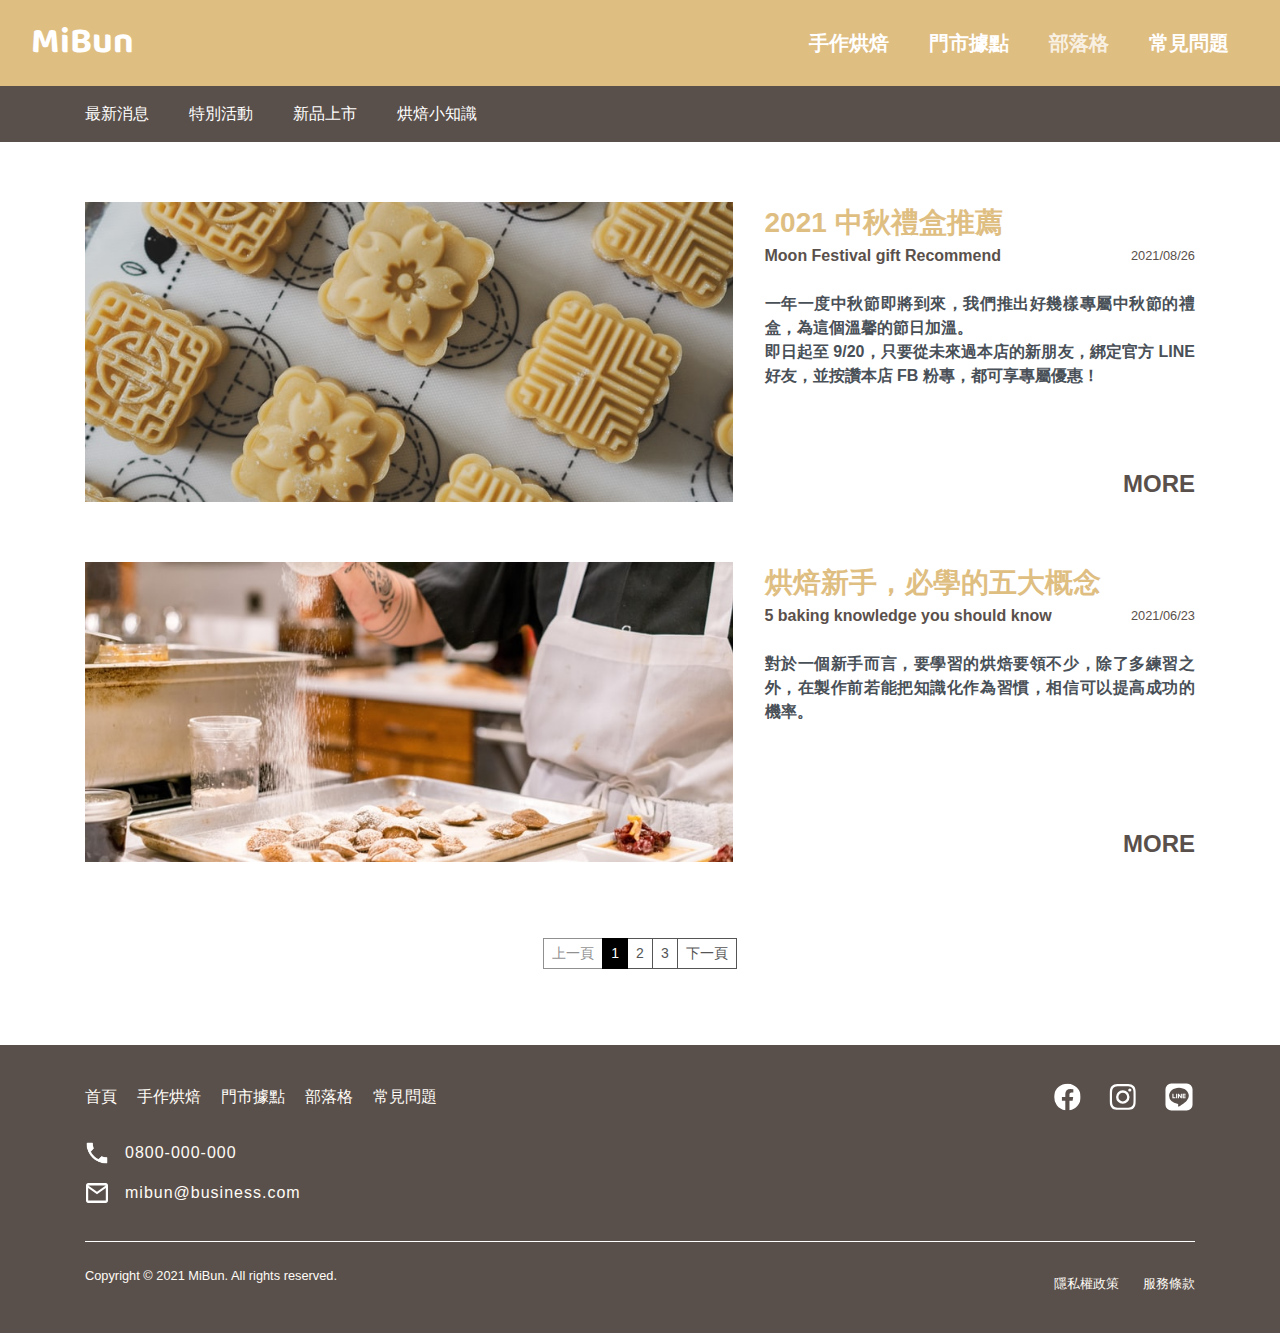
==== blog.html @ 35b7e68a "first" ====
<!DOCTYPE html>
<html lang="en">

<head>
  <meta charset="UTF-8">
  <meta name="viewport" content="width=device-width, initial-scale=1.0">
  <title>部落格 | MiBun · 手作烘焙坊</title>

  <meta name='description' content='Bakery from Taiwan.' />
  <meta property="og:title" content="MiBun" />
  <meta property="og:description" content="手作的溫度，烘暖人心">
  <meta property="og:type" content="website" />
  <meta property="og:url" content="https://qw753954.github.io/mibun-bakery/" />
  <meta property="og:image" content="https://i.imgur.com/Cp82y5I.png" />

  <link rel="shortcut icon" href="source/img/shortcut.png">
  <link rel="stylesheet" href="https://pro.fontawesome.com/releases/v5.10.0/css/all.css"
    integrity="sha384-AYmEC3Yw5cVb3ZcuHtOA93w35dYTsvhLPVnYs9eStHfGJvOvKxVfELGroGkvsg+p" crossorigin="anonymous" />
  <link rel="stylesheet" href="source/css/all.css">
</head>

<body>
  <nav class="navbar navbar-expand-md navbar-dark bg-primary">
    <div class="container-fluid">
      <!-- ham-icon -->
      <button class="navbar-toggler border-0 p-1 position-absolute" type="button" data-toggle="collapse"
        data-target="#navbarSupportedContent" aria-controls="navbarSupportedContent" aria-expanded="false"
        aria-label="Toggle navigation">
        <span class="navbar-toggler-icon"></span>
      </button>
      <!-- logo -->
      <h1 class="w-100 d-flex d-md-none justify-content-center">
        <a href="index.html" class="logo">MiBun</a>
      </h1>
      <h1 class="d-none d-md-block">
        <a href="index.html" class="logo">MiBun</a>
      </h1>
      <!-- menu -->
      <div class="collapse navbar-collapse justify-content-end">
        <ul class="h5 navbar-nav">
          <li class="nav-item">
            <a class="nav-link px-md-3 px-lg-4" href="category_bread.html">手作烘焙</a>
          </li>
          <li class="nav-item">
            <a class="nav-link px-md-3 px-lg-4" href="location.html">門市據點</a>
          </li>
          <li class="nav-item active">
            <a class="nav-link px-md-3 px-lg-4" href="blog.html">部落格</a>
          </li>
          <li class="nav-item">
            <a class="nav-link px-md-3 px-lg-4" href="faq.html">常見問題</a>
          </li>
        </ul>
      </div>
    </div>
  </nav>
  <!-- hamburger-navBar -->
  <div class="collapse navbar-collapse d-md-none" id="navbarSupportedContent">
    <ul class="navbar-nav text-center bg-primary">
      <li class="nav-item border-top border-bottom">
        <a class="nav-link ham text-white py-4" href="category_bread.html">手作烘焙</a>
      </li>
      <li class="nav-item border-top border-bottom">
        <a class="nav-link ham text-white py-4" href="location.html">門市據點</a>
      </li>
      <li class="nav-item border-top border-bottom">
        <a class="nav-link ham text-white py-4" href="blog.html">部落格</a>
      </li>
      <li class="nav-item border-top">
        <a class="nav-link ham text-white py-4" href="faq.html">常見問題</a>
      </li>
    </ul>
  </div>


  <!------------ 客製化 Start ------------>

  <!-- menu -->
  <div class="bg-secondary d-none d-md-block">
    <div class="container-md d-flex justify-content-between align-items-center">
      <ul class="list-unstyled d-flex mb-0">
        <li>
          <a class="text-white pr-4 py-3" href="#">最新消息</a>
        </li>
        <li>
          <a class="text-white px-4 py-3" href="#">特別活動</a>
        </li>
        <li>
          <a class="text-white px-4 py-3" href="#">新品上市</a>
        </li>
        <li>
          <a class="text-white px-4 py-3" href="#">烘焙小知識</a>
        </li>
      </ul>
      <a href="#" class="px-2 py-3 text-white"><i class="fas fa-search"></i></a>
    </div>
  </div>

  <div class="blog container-sm d-flex flex-column pt-5 pt-md-8 pb-8 pb-md-12">
    <!-- 文章列表 -->
    <ul class="list-unstyled">
      <li class="row no-gutters mb-md-8">
        <a href="blog_post.html" class="picBlog bg-cover col-md-6 col-xl-7"
          style="background-image: url('source/img/blog/blog-1.png')">
          <span></span>
        </a>
        <div class="col-md-6 col-xl-5 d-flex flex-column justify-content-between pl-md-6">
          <div>
            <h2 class="h3 text-secondary font-weight-bold">
              <a href="blog_post.html">2021 中秋禮盒推薦</a>
            </h2>
            <div class="d-flex justify-content-between align-items-center text-secondary mb-5">
              <h3 class="h6">Moon Festival gift Recommend</h3>
              <small>2021/08/26</small>
            </div>
            <div class="h6 text-dark text-justify">
              <p class="d-none d-lg-block">
                一年一度中秋節即將到來，我們推出好幾樣專屬中秋節的禮盒，為這個溫馨的節日加溫。<br>
                即日起至 9/20，只要從未來過本店的新朋友，綁定官方 LINE 好友，並按讚本店 FB 粉專，都可享專屬優惠！
              </p>
              <p class="d-none d-md-block d-lg-none">
                一年一度中秋節即將到來，我們推出好幾樣專屬中秋節的禮盒，為這個溫馨的節日加溫。
                即日起至 9/20，只要從未來過本店的新朋友，綁定官方 LINE 好友，並按讚本店 FB 粉專，都可享專屬優惠⋯⋯
                <a href="blog_post.html" class="more text-black font-weight-bold d-inline-block px-2">more</a>
              </p>
            </div>
          </div>
          <a href="blog_post.html"
            class="more h4 font-weight-bolder text-secondary align-self-end d-none d-lg-block px-2">MORE</a>
        </div>
      </li>

      <li class="row no-gutters mb-md-8">
        <a href="blog_post.html" class="picBlog bg-cover col-md-6 col-xl-7"
          style="background-image: url('source/img/blog/blog-2.png')">
          <span></span>
        </a>
        <div class="col-md-6 col-xl-5 d-flex flex-column justify-content-between pl-md-6">
          <div>
            <h2 class="h3 text-secondary font-weight-bold">
              <a href="blog_post.html">烘焙新手，必學的五大概念</a>
            </h2>
            <div class="d-flex justify-content-between align-items-center text-secondary mb-5">
              <h3 class="h6">5 baking knowledge you should know</h3>
              <small>2021/06/23</small>
            </div>
            <div class="h6 text-dark text-justify">
              <p class="d-none d-lg-block">
                對於一個新手而言，要學習的烘焙要領不少，除了多練習之外，在製作前若能把知識化作為習慣，相信可以提高成功的機率。
              </p>
              <p class="d-none d-md-block d-lg-none">
                對於一個新手而言，要學習的烘焙要領不少，除了多練習之外，在製作前若能把知識化作為習慣，相信可以提高成功⋯⋯
                <a href="blog_post.html" class="more text-black font-weight-bold d-inline-block px-2">more</a>
              </p>
            </div>
          </div>
          <a href="blog_post.html"
            class="more h4 font-weight-bolder text-secondary align-self-end d-none d-lg-block px-2">MORE</a>
        </div>
      </li>
    </ul>

    <!-- 頁碼 -->
    <ul class="pagination pagination-sm align-self-center">
      <li class="page-item"><a class="page-link btn disabled" href="#">上一頁</a></li>
      <li class="page-item active"><a class="page-link" href="#">1</a></li>
      <li class="page-item"><a class="page-link" href="#">2</a></li>
      <li class="page-item"><a class="page-link" href="#">3</a></li>
      <li class="page-item"><a class="page-link" href="#">下一頁</a></li>
    </ul>
  </div>

  <!------------ 客製化 End ------------>


  <!-- Footer -->
  <div class="bg-secondary text-priLight py-6">
    <div class="container-lg">
      <div
        class="border-bottom d-flex flex-column flex-xs-row-reverse flex-md-column justify-content-between pb-4 mb-5">
        <!-- 選單 + sns -->
        <div class="d-flex justify-content-between align-items-md-center mb-5">
          <ul class="list-unstyled d-none d-md-flex mb-0">
            <li class="mr-4">
              <a class="text-priLight py-2" href="index.html">首頁</a>
            </li>
            <li class="mr-4">
              <a class="text-priLight py-2" href="category_bread.html">手作烘焙</a>
            </li>
            <li class="mr-4">
              <a class="text-priLight py-2" href="location.html">門市據點</a>
            </li>
            <li class="mr-4">
              <a class="text-priLight py-2" href="blog.html">部落格</a>
            </li>
            <li>
              <a class="text-priLight py-2" href="faq.html">常見問題</a>
            </li>
          </ul>
          <ul class="list-unstyled d-flex mb-0">
            <li class="mr-3 mr-md-5">
              <a href="#" target="_blank"><img src="source/img/icon/icon-fb.svg" class="foSocial"></a>
            </li>
            <li class="mr-3 mr-md-5">
              <a href="#" target="_blank"><img src="source/img/icon/icon-ig.svg" class="foSocial"></a>
            </li>
            <li>
              <a href="#" target="_blank"><img src="source/img/icon/icon-line.svg" class="foSocial"></a>
            </li>
          </ul>
        </div>
        <!-- 電話 + 信箱 -->
        <ul class="foContact list-unstyled d-flex flex-column">
          <li class="d-flex align-items-center mb-3">
            <img src="source/img/icon/icon-phone.png" class="mr-3">
            <a href="tel:+0800-000-000" class="text-priLight">0800-000-000</a>
          </li>
          <li class="d-flex align-items-center">
            <img src="source/img/icon/icon-mail.svg" class="mr-3">
            <a href="mailto:mibun@business.com" class="text-priLight">mibun@business.com</a>
          </li>
        </ul>
      </div>
      <!-- 版權 -->
      <div
        class="small d-flex flex-column flex-md-row justify-content-md-between align-items-md-center position-relative">
        <p>Copyright © 2021 MiBun. All rights reserved.</p>
        <ul class="list-unstyled d-flex flex-column flex-md-row mb-0">
          <li class="mb-1 mb-md-0 mr-2 mr-md-5">
            <a href="#" class="text-priLight">隱私權政策</a>
          </li>
          <li>
            <a href="#" class="text-priLight">服務條款</a>
          </li>
        </ul>
      </div>
    </div>
  </div>




  <!-- BS4 -->
  <script src=" https://ajax.googleapis.com/ajax/libs/jquery/3.5.1/jquery.min.js"></script>
  <script src="https://stackpath.bootstrapcdn.com/bootstrap/4.2.1/js/bootstrap.min.js"
    integrity="sha384-B0UglyR+jN6CkvvICOB2joaf5I4l3gm9GU6Hc1og6Ls7i6U/mkkaduKaBhlAXv9k"
    crossorigin="anonymous"></script>
</body>

</html>
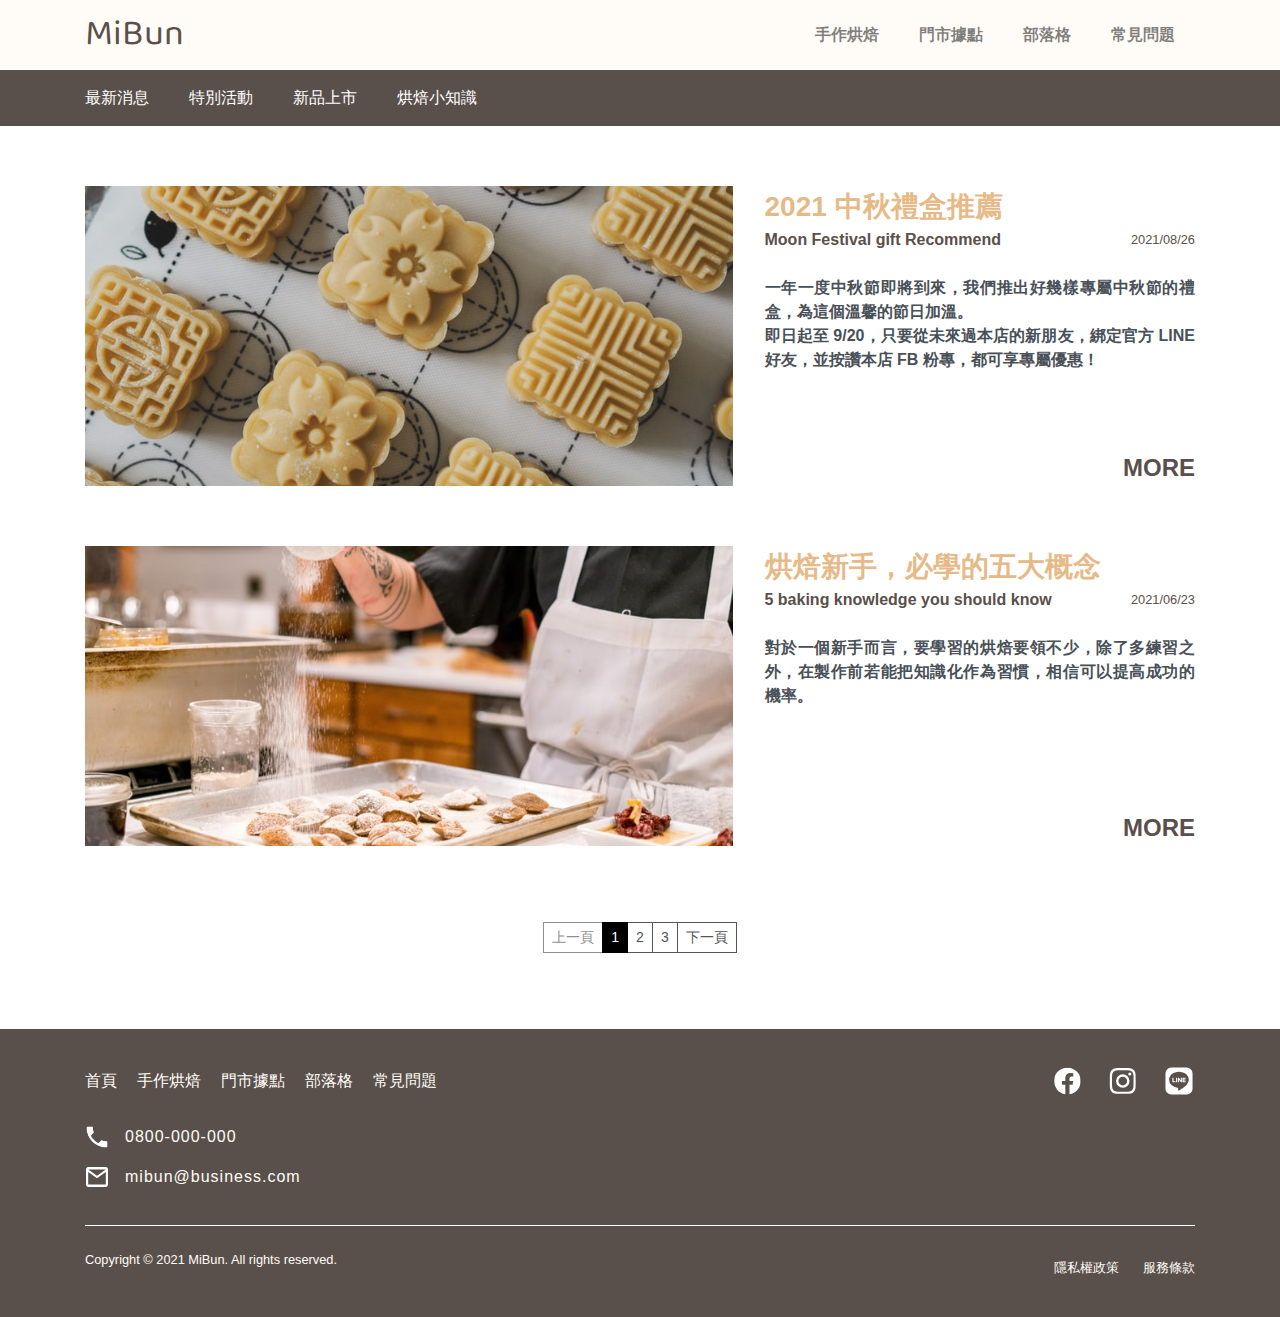
==== commit 02ea73e2: "modify" ====
--- a/blog.html
+++ b/blog.html
@@ -20,8 +20,8 @@
 </head>
 
 <body>
-  <nav class="navbar navbar-expand-md navbar-dark bg-primary">
-    <div class="container-fluid">
+  <nav class="navbar navbar-expand-md navbar-light bg-priLight">
+    <div class="container">
       <!-- ham-icon -->
       <button class="navbar-toggler border-0 p-1 position-absolute" type="button" data-toggle="collapse"
         data-target="#navbarSupportedContent" aria-controls="navbarSupportedContent" aria-expanded="false"
@@ -30,25 +30,25 @@
       </button>
       <!-- logo -->
       <h1 class="w-100 d-flex d-md-none justify-content-center">
-        <a href="index.html" class="logo">MiBun</a>
+        <a href="index.html" class="logo text-secondary">MiBun</a>
       </h1>
       <h1 class="d-none d-md-block">
-        <a href="index.html" class="logo">MiBun</a>
+        <a href="index.html" class="logo text-secondary">MiBun</a>
       </h1>
       <!-- menu -->
       <div class="collapse navbar-collapse justify-content-end">
-        <ul class="h5 navbar-nav">
-          <li class="nav-item">
-            <a class="nav-link px-md-3 px-lg-4" href="category_bread.html">手作烘焙</a>
-          </li>
-          <li class="nav-item">
-            <a class="nav-link px-md-3 px-lg-4" href="location.html">門市據點</a>
-          </li>
-          <li class="nav-item active">
-            <a class="nav-link px-md-3 px-lg-4" href="blog.html">部落格</a>
-          </li>
-          <li class="nav-item">
-            <a class="nav-link px-md-3 px-lg-4" href="faq.html">常見問題</a>
+        <ul class="navbar-nav">
+          <li class="nav-item">
+            <a class="nav-link font-weight-bold px-md-3 px-lg-4" href="category_bread.html">手作烘焙</a>
+          </li>
+          <li class="nav-item">
+            <a class="nav-link font-weight-bold px-md-3 px-lg-4" href="location.html">門市據點</a>
+          </li>
+          <li class="nav-item">
+            <a class="nav-link font-weight-bold px-md-3 px-lg-4" href="blog.html">部落格</a>
+          </li>
+          <li class="nav-item">
+            <a class="nav-link font-weight-bold px-md-3 px-lg-4" href="faq.html">常見問題</a>
           </li>
         </ul>
       </div>
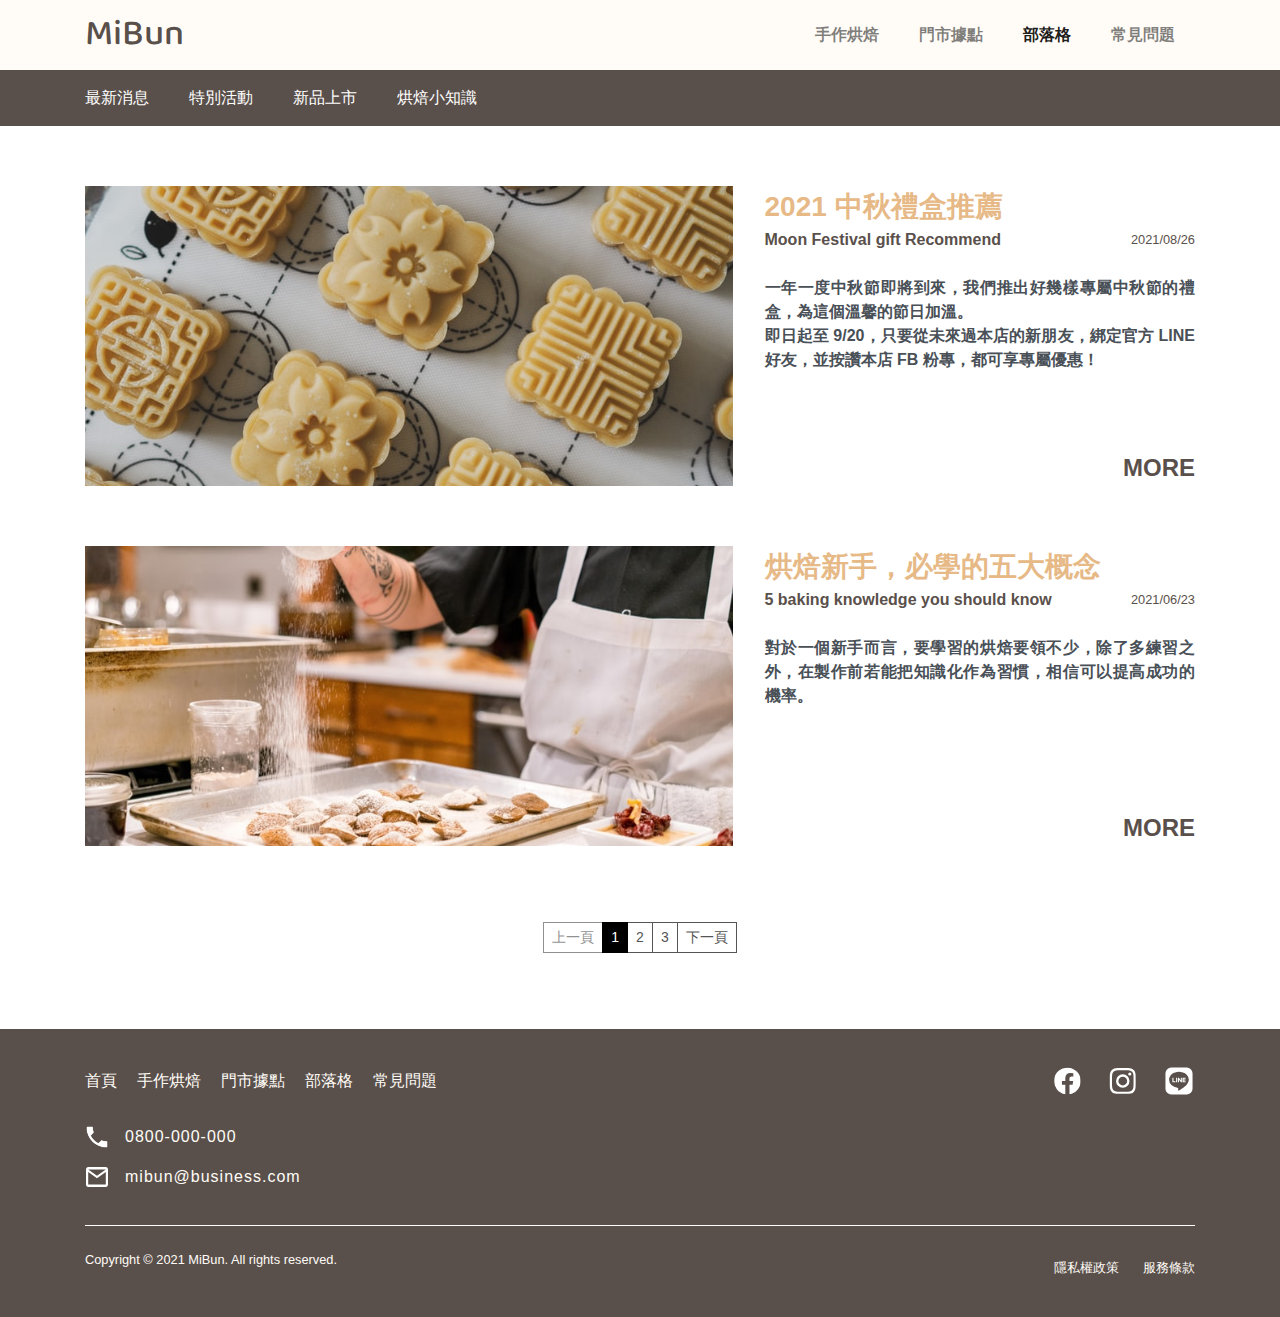
==== commit eb8a0469: "modify" ====
--- a/blog.html
+++ b/blog.html
@@ -45,7 +45,7 @@
             <a class="nav-link font-weight-bold px-md-3 px-lg-4" href="location.html">門市據點</a>
           </li>
           <li class="nav-item">
-            <a class="nav-link font-weight-bold px-md-3 px-lg-4" href="blog.html">部落格</a>
+            <a class="active nav-link font-weight-bold px-md-3 px-lg-4" href="blog.html">部落格</a>
           </li>
           <li class="nav-item">
             <a class="nav-link font-weight-bold px-md-3 px-lg-4" href="faq.html">常見問題</a>
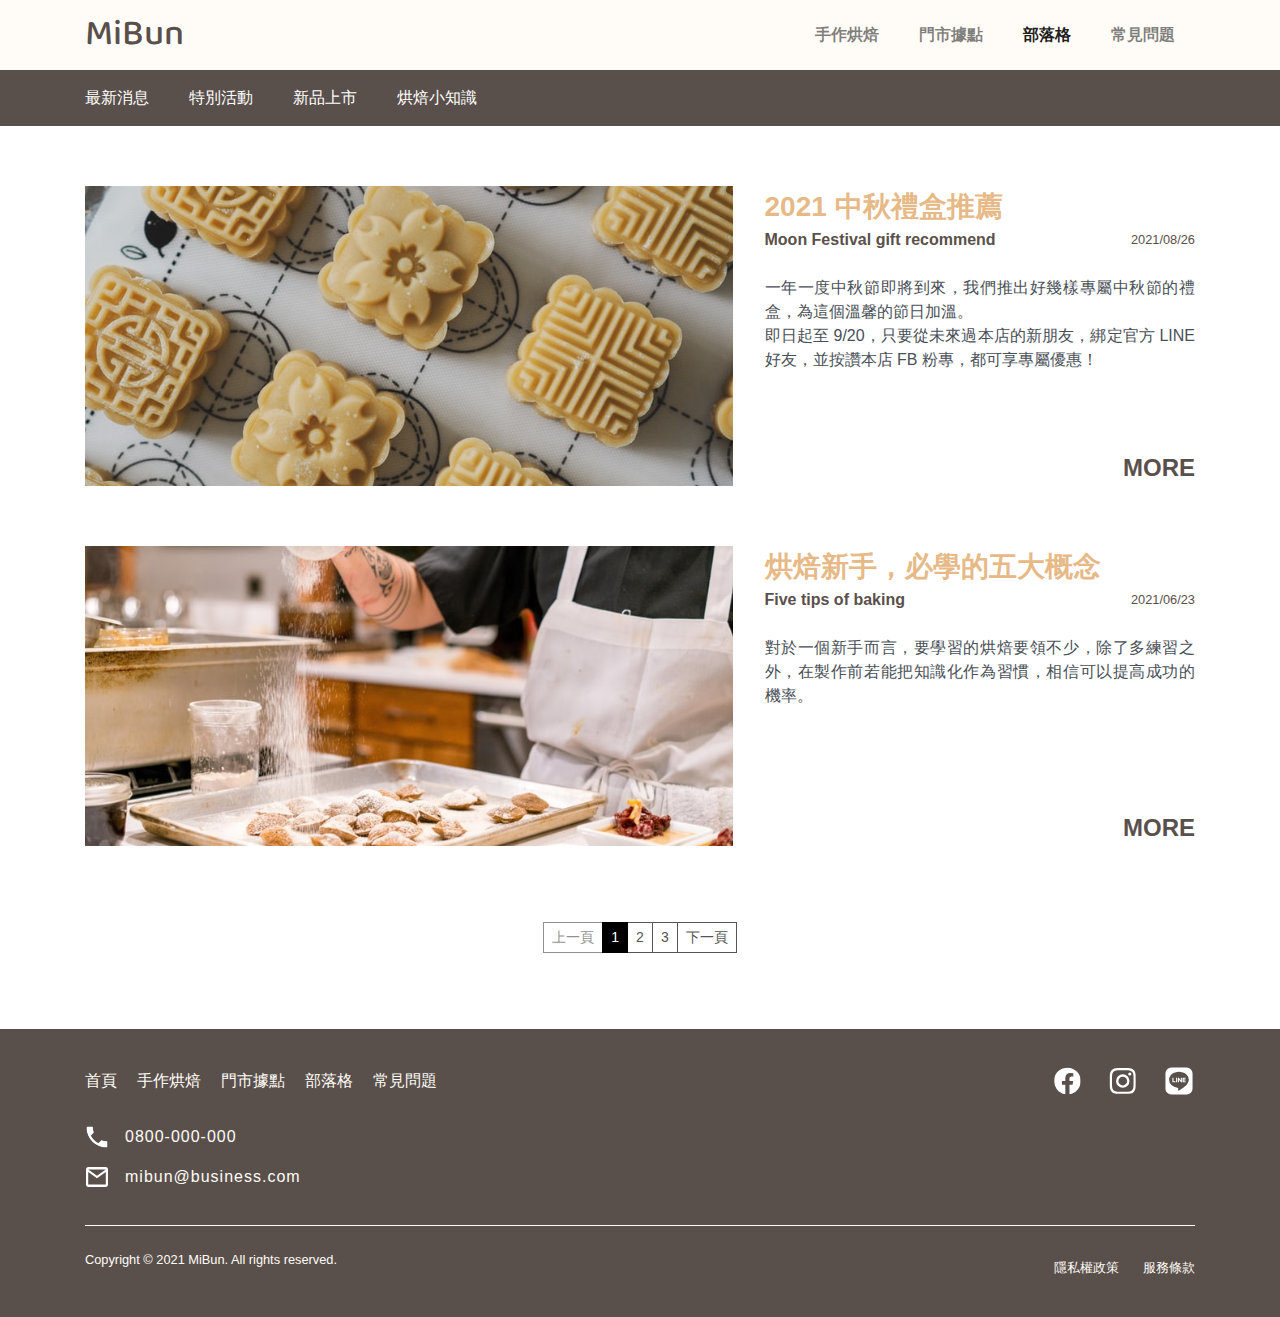
==== commit 76b822a5: "modify" ====
--- a/blog.html
+++ b/blog.html
@@ -110,10 +110,10 @@
               <a href="blog_post.html">2021 中秋禮盒推薦</a>
             </h2>
             <div class="d-flex justify-content-between align-items-center text-secondary mb-5">
-              <h3 class="h6">Moon Festival gift Recommend</h3>
+              <h3 class="h6">Moon Festival gift recommend</h3>
               <small>2021/08/26</small>
             </div>
-            <div class="h6 text-dark text-justify">
+            <div class="text-dark text-justify">
               <p class="d-none d-lg-block">
                 一年一度中秋節即將到來，我們推出好幾樣專屬中秋節的禮盒，為這個溫馨的節日加溫。<br>
                 即日起至 9/20，只要從未來過本店的新朋友，綁定官方 LINE 好友，並按讚本店 FB 粉專，都可享專屬優惠！
@@ -121,12 +121,12 @@
               <p class="d-none d-md-block d-lg-none">
                 一年一度中秋節即將到來，我們推出好幾樣專屬中秋節的禮盒，為這個溫馨的節日加溫。
                 即日起至 9/20，只要從未來過本店的新朋友，綁定官方 LINE 好友，並按讚本店 FB 粉專，都可享專屬優惠⋯⋯
-                <a href="blog_post.html" class="more text-black font-weight-bold d-inline-block px-2">more</a>
+                <a href="blog_post.html" class="more text-black d-inline-block px-2">more</a>
               </p>
             </div>
           </div>
           <a href="blog_post.html"
-            class="more h4 font-weight-bolder text-secondary align-self-end d-none d-lg-block px-2">MORE</a>
+            class="more h4 font-weight-bold text-secondary align-self-end d-none d-lg-block px-2">MORE</a>
         </div>
       </li>
 
@@ -141,21 +141,21 @@
               <a href="blog_post.html">烘焙新手，必學的五大概念</a>
             </h2>
             <div class="d-flex justify-content-between align-items-center text-secondary mb-5">
-              <h3 class="h6">5 baking knowledge you should know</h3>
+              <h3 class="h6">Five tips of baking</h3>
               <small>2021/06/23</small>
             </div>
-            <div class="h6 text-dark text-justify">
+            <div class="text-dark text-justify">
               <p class="d-none d-lg-block">
                 對於一個新手而言，要學習的烘焙要領不少，除了多練習之外，在製作前若能把知識化作為習慣，相信可以提高成功的機率。
               </p>
               <p class="d-none d-md-block d-lg-none">
                 對於一個新手而言，要學習的烘焙要領不少，除了多練習之外，在製作前若能把知識化作為習慣，相信可以提高成功⋯⋯
-                <a href="blog_post.html" class="more text-black font-weight-bold d-inline-block px-2">more</a>
+                <a href="blog_post.html" class="more text-black d-inline-block px-2">more</a>
               </p>
             </div>
           </div>
           <a href="blog_post.html"
-            class="more h4 font-weight-bolder text-secondary align-self-end d-none d-lg-block px-2">MORE</a>
+            class="more h4 font-weight-bold text-secondary align-self-end d-none d-lg-block px-2">MORE</a>
         </div>
       </li>
     </ul>
